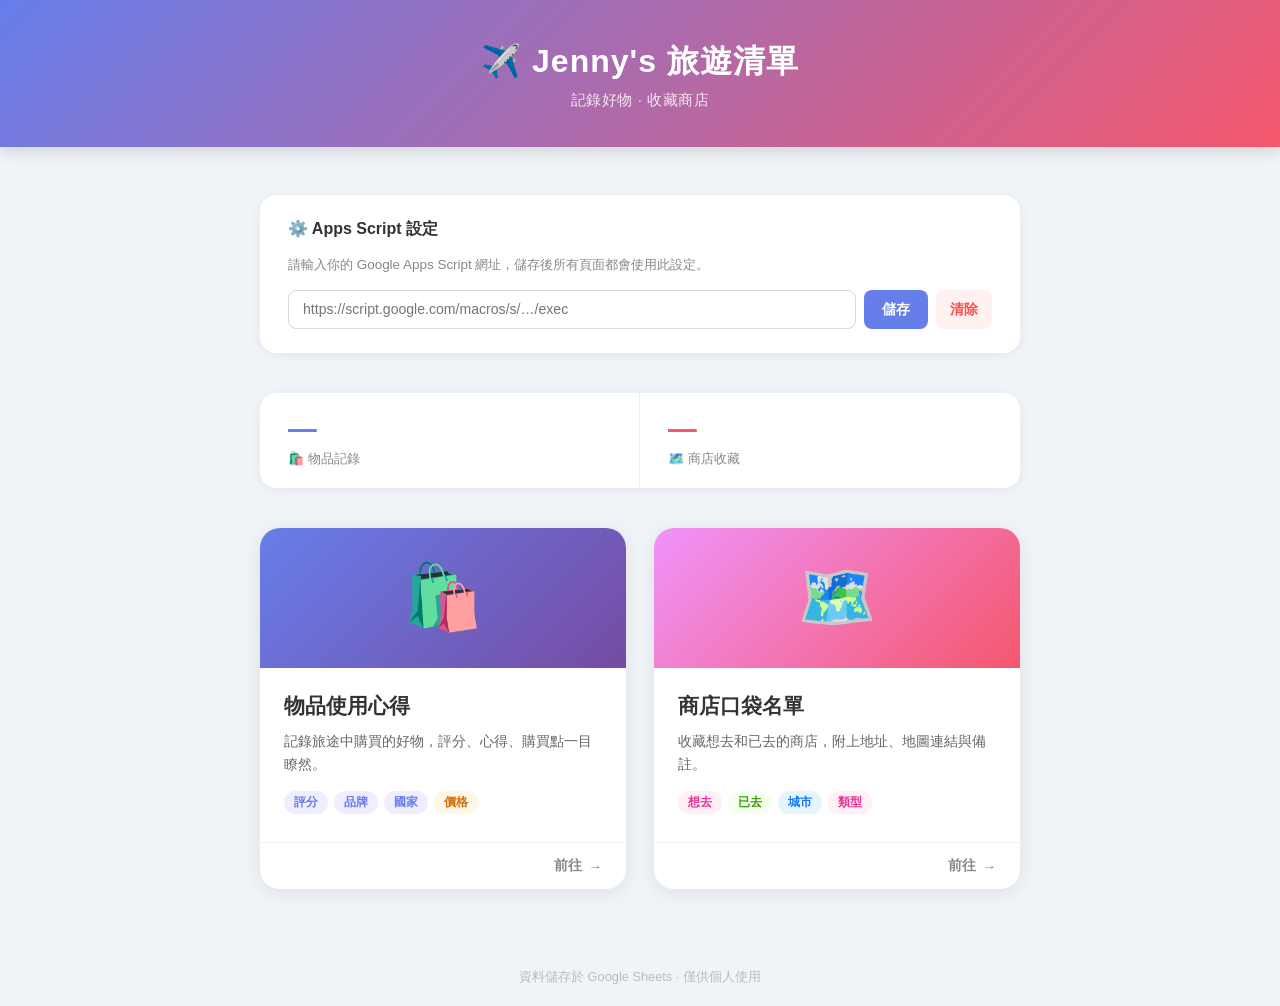
==== index.html @ cb9a306b "first commit" ====
<!DOCTYPE html>
<html lang="zh-TW">
<head>
<meta charset="UTF-8">
<meta name="viewport" content="width=device-width, initial-scale=1.0">
<title>Jenny's 旅遊清單</title>
<link rel="stylesheet" href="index.css">
</head>
<body>

<header>
  <h1>✈️ Jenny's 旅遊清單</h1>
  <div class="subtitle">記錄好物 · 收藏商店</div>
</header>

<main>

  <div class="setup-section">
    <h3>⚙️ Apps Script 設定</h3>
    <p>請輸入你的 Google Apps Script 網址，儲存後所有頁面都會使用此設定。</p>
    <div class="url-row">
      <input type="url" id="urlInput" placeholder="https://script.google.com/macros/s/…/exec">
      <button class="btn-save-url" onclick="saveUrl()">儲存</button>
      <button class="btn-clear-url" onclick="clearUrl()">清除</button>
    </div>
    <div class="url-status" id="urlStatus"></div>
  </div>

  <div class="stats-strip">
    <div class="stat-item">
      <span class="stat-num purple" id="statProducts">
        <span class="loading-dots"><span></span><span></span><span></span></span>
      </span>
      <span class="stat-label">🛍️ 物品記錄</span>
    </div>
    <div class="stat-item">
      <span class="stat-num pink" id="statShops">
        <span class="loading-dots"><span></span><span></span><span></span></span>
      </span>
      <span class="stat-label">🗺️ 商店收藏</span>
    </div>
  </div>

  <div class="cards-row">

    <a class="dash-card" href="products.html">
      <div class="card-banner banner-products">🛍️</div>
      <div class="card-content">
        <h2>物品使用心得</h2>
        <p>記錄旅途中購買的好物，評分、心得、購買點一目瞭然。</p>
        <div class="card-tags">
          <span class="tag tag-purple">評分</span>
          <span class="tag tag-purple">品牌</span>
          <span class="tag tag-purple">國家</span>
          <span class="tag tag-orange">價格</span>
        </div>
      </div>
      <div class="card-footer">前往 <span>→</span></div>
    </a>

    <a class="dash-card" href="shops.html">
      <div class="card-banner banner-shops">🗺️</div>
      <div class="card-content">
        <h2>商店口袋名單</h2>
        <p>收藏想去和已去的商店，附上地址、地圖連結與備註。</p>
        <div class="card-tags">
          <span class="tag tag-pink">想去</span>
          <span class="tag tag-green">已去</span>
          <span class="tag tag-blue">城市</span>
          <span class="tag tag-pink">類型</span>
        </div>
      </div>
      <div class="card-footer">前往 <span>→</span></div>
    </a>

  </div>

</main>

<footer>資料儲存於 Google Sheets · 僅供個人使用</footer>

<script src="index.js"></script>
</body>
</html>
---- index.css ----
* { box-sizing: border-box; margin: 0; padding: 0; }

body {
  font-family: 'Segoe UI', 'Microsoft JhengHei', sans-serif;
  background: #f0f4f8;
  color: #333;
  min-height: 100vh;
  display: flex;
  flex-direction: column;
}

/* ── Header ──────────────────────────────────────────── */
header {
  background: linear-gradient(135deg, #667eea 0%, #f5576c 100%);
  color: white;
  padding: 40px 32px 36px;
  text-align: center;
  box-shadow: 0 2px 16px rgba(0,0,0,.18);
}
header h1       { font-size: 2rem; letter-spacing: 1px; }
header .subtitle { font-size: .95rem; opacity: .85; margin-top: 6px; letter-spacing: .5px; }

/* ── Layout ──────────────────────────────────────────── */
main {
  flex: 1;
  display: flex;
  flex-direction: column;
  align-items: center;
  padding: 48px 24px 60px;
  gap: 40px;
}

/* ── Dashboard cards ─────────────────────────────────── */
.cards-row {
  display: grid;
  grid-template-columns: repeat(auto-fit, minmax(280px, 1fr));
  gap: 28px;
  width: 100%; max-width: 760px;
}
.dash-card {
  background: white; border-radius: 20px;
  box-shadow: 0 4px 20px rgba(0,0,0,.08);
  overflow: hidden; text-decoration: none; color: inherit;
  transition: transform .2s, box-shadow .2s;
  display: flex; flex-direction: column;
}
.dash-card:hover { transform: translateY(-6px); box-shadow: 0 12px 36px rgba(0,0,0,.14); }

.card-banner {
  height: 140px;
  display: flex; align-items: center; justify-content: center;
  font-size: 4rem;
}
.banner-products { background: linear-gradient(135deg, #667eea 0%, #764ba2 100%); }
.banner-shops    { background: linear-gradient(135deg, #f093fb 0%, #f5576c 100%); }

.card-content {
  padding: 24px 24px 28px;
  display: flex; flex-direction: column; gap: 10px; flex: 1;
}
.card-content h2 { font-size: 1.3rem; font-weight: 700; }
.card-content p  { font-size: .88rem; color: #666; line-height: 1.7; }

.card-tags { display: flex; flex-wrap: wrap; gap: 6px; margin-top: 4px; }
.tag        { padding: 3px 10px; border-radius: 20px; font-size: .75rem; font-weight: 600; }
.tag-purple { background: #f0edff; color: #667eea; }
.tag-pink   { background: #fff0f6; color: #eb2f96; }
.tag-orange { background: #fff7e6; color: #d46b08; }
.tag-green  { background: #f6ffed; color: #389e0d; }
.tag-blue   { background: #e6f4ff; color: #1677ff; }

.card-footer {
  display: flex; align-items: center; justify-content: flex-end;
  padding: 14px 24px; border-top: 1px solid #f0f0f0;
  font-size: .85rem; font-weight: 600; color: #888; gap: 6px;
}
.dash-card:hover .card-footer { color: #555; }

/* ── Stats strip ─────────────────────────────────────── */
.stats-strip {
  width: 100%; max-width: 760px;
  background: white; border-radius: 16px;
  box-shadow: 0 2px 12px rgba(0,0,0,.06);
  display: grid; grid-template-columns: 1fr 1fr; overflow: hidden;
}
.stat-item {
  padding: 20px 28px;
  display: flex; flex-direction: column; gap: 4px;
  border-right: 1px solid #f0f0f0;
}
.stat-item:last-child { border-right: none; }
.stat-num   { font-size: 1.8rem; font-weight: 800; }
.stat-label { font-size: .82rem; color: #888; }
.stat-num.purple { color: #667eea; }
.stat-num.pink   { color: #f5576c; }

/* ── Loading dots ────────────────────────────────────── */
.loading-dots { display: inline-flex; gap: 4px; }
.loading-dots span {
  width: 6px; height: 6px; border-radius: 50%;
  background: currentColor; opacity: .3;
  animation: dot-bounce .8s ease-in-out infinite;
}
.loading-dots span:nth-child(2) { animation-delay: .15s; }
.loading-dots span:nth-child(3) { animation-delay: .3s; }
@keyframes dot-bounce {
  0%,80%,100% { opacity: .3; transform: scale(1); }
  40%         { opacity: 1;  transform: scale(1.3); }
}

/* ── Setup section ───────────────────────────────────── */
.setup-section {
  width: 100%; max-width: 760px;
  background: white; border-radius: 16px;
  box-shadow: 0 2px 12px rgba(0,0,0,.06);
  padding: 24px 28px;
  display: flex; flex-direction: column; gap: 14px;
}
.setup-section h3 { font-size: 1rem; font-weight: 700; color: #333; }
.setup-section p  { font-size: .84rem; color: #888; line-height: 1.6; }
.url-row { display: flex; gap: 8px; }
.url-row input {
  flex: 1; padding: 10px 14px;
  border: 1.5px solid #d9d9d9; border-radius: 8px;
  font-size: .88rem; outline: none; font-family: inherit; transition: border .2s;
}
.url-row input:focus  { border-color: #667eea; }
.url-row input.saved  { border-color: #52c41a; background: #f6ffed; }
.btn-save-url {
  padding: 10px 18px; border: none; border-radius: 8px;
  background: #667eea; color: white; font-size: .88rem;
  font-weight: 600; cursor: pointer; white-space: nowrap; transition: background .2s;
}
.btn-save-url:hover  { background: #4e5fd4; }
.btn-clear-url {
  padding: 10px 14px; border: none; border-radius: 8px;
  background: #fff1f0; color: #ff4d4f; font-size: .88rem;
  font-weight: 600; cursor: pointer; transition: background .2s;
}
.btn-clear-url:hover { background: #ffd9d9; }
.url-status      { font-size: .82rem; padding: 6px 10px; border-radius: 6px; display: none; }
.url-status.ok   { display: block; background: #f6ffed; color: #389e0d; }
.url-status.err  { display: block; background: #fff1f0; color: #ff4d4f; }
.url-status.info { display: block; background: #e6f4ff; color: #1677ff; }

/* ── Footer ──────────────────────────────────────────── */
footer { text-align: center; padding: 20px; font-size: .8rem; color: #bbb; }

/* ── Responsive ──────────────────────────────────────── */
@media (max-width: 500px) {
  header     { padding: 28px 20px; }
  header h1  { font-size: 1.5rem; }
  main       { padding: 28px 16px 40px; gap: 24px; }
  .stat-num  { font-size: 1.4rem; }
  .stat-item { padding: 16px 20px; }
}
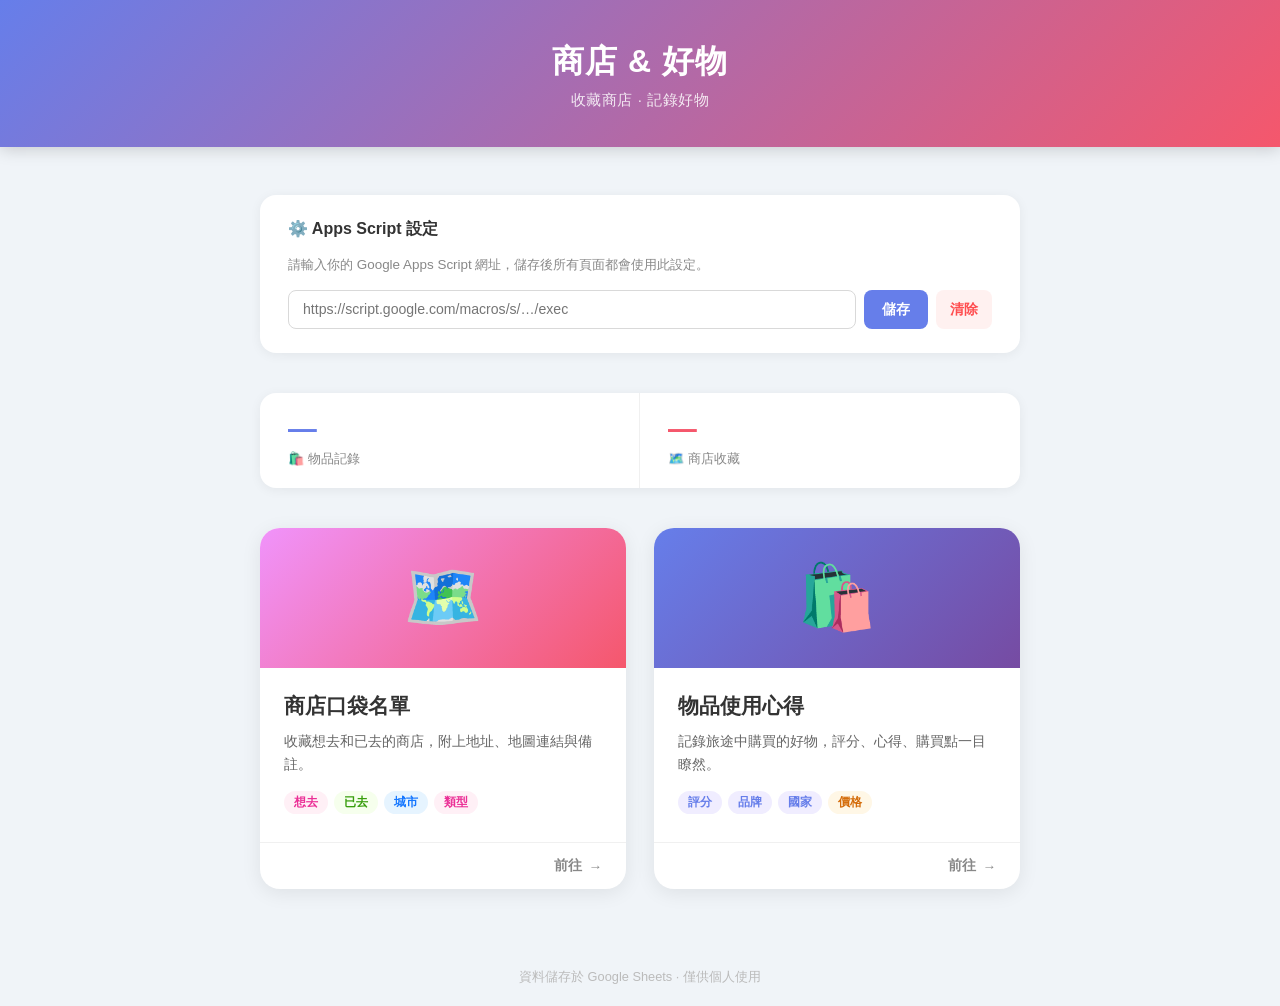
==== commit f2a83e40: "update" ====
--- a/index.html
+++ b/index.html
@@ -1,84 +1,83 @@
-<!DOCTYPE html>
+<!doctype html>
 <html lang="zh-TW">
-<head>
-<meta charset="UTF-8">
-<meta name="viewport" content="width=device-width, initial-scale=1.0">
-<title>Jenny's 旅遊清單</title>
-<link rel="stylesheet" href="index.css">
-</head>
-<body>
+    <head>
+        <meta charset="UTF-8" />
+        <meta name="viewport" content="width=device-width, initial-scale=1.0" />
+        <title>商店 & 好物</title>
+        <link rel="stylesheet" href="index.css" />
+    </head>
+    <body>
+        <header>
+            <h1>商店 & 好物</h1>
+            <div class="subtitle">收藏商店 · 記錄好物</div>
+        </header>
 
-<header>
-  <h1>✈️ Jenny's 旅遊清單</h1>
-  <div class="subtitle">記錄好物 · 收藏商店</div>
-</header>
+        <main>
+            <div class="setup-section">
+                <h3>⚙️ Apps Script 設定</h3>
+                <p>請輸入你的 Google Apps Script 網址，儲存後所有頁面都會使用此設定。</p>
+                <div class="url-row">
+                    <input
+                        type="url"
+                        id="urlInput"
+                        placeholder="https://script.google.com/macros/s/…/exec"
+                    />
+                    <button class="btn-save-url" onclick="saveUrl()">儲存</button>
+                    <button class="btn-clear-url" onclick="clearUrl()">清除</button>
+                </div>
+                <div class="url-status" id="urlStatus"></div>
+            </div>
 
-<main>
+            <div class="stats-strip">
+                <div class="stat-item">
+                    <span class="stat-num purple" id="statProducts">
+                        <span class="loading-dots"><span></span><span></span><span></span></span>
+                    </span>
+                    <span class="stat-label">🛍️ 物品記錄</span>
+                </div>
+                <div class="stat-item">
+                    <span class="stat-num pink" id="statShops">
+                        <span class="loading-dots"><span></span><span></span><span></span></span>
+                    </span>
+                    <span class="stat-label">🗺️ 商店收藏</span>
+                </div>
+            </div>
 
-  <div class="setup-section">
-    <h3>⚙️ Apps Script 設定</h3>
-    <p>請輸入你的 Google Apps Script 網址，儲存後所有頁面都會使用此設定。</p>
-    <div class="url-row">
-      <input type="url" id="urlInput" placeholder="https://script.google.com/macros/s/…/exec">
-      <button class="btn-save-url" onclick="saveUrl()">儲存</button>
-      <button class="btn-clear-url" onclick="clearUrl()">清除</button>
-    </div>
-    <div class="url-status" id="urlStatus"></div>
-  </div>
+            <div class="cards-row">
+                <a class="dash-card" href="shops.html">
+                    <div class="card-banner banner-shops">🗺️</div>
+                    <div class="card-content">
+                        <h2>商店口袋名單</h2>
+                        <p>收藏想去和已去的商店，附上地址、地圖連結與備註。</p>
+                        <div class="card-tags">
+                            <span class="tag tag-pink">想去</span>
+                            <span class="tag tag-green">已去</span>
+                            <span class="tag tag-blue">城市</span>
+                            <span class="tag tag-pink">類型</span>
+                        </div>
+                    </div>
+                    <div class="card-footer">前往 <span>→</span></div>
+                </a>
 
-  <div class="stats-strip">
-    <div class="stat-item">
-      <span class="stat-num purple" id="statProducts">
-        <span class="loading-dots"><span></span><span></span><span></span></span>
-      </span>
-      <span class="stat-label">🛍️ 物品記錄</span>
-    </div>
-    <div class="stat-item">
-      <span class="stat-num pink" id="statShops">
-        <span class="loading-dots"><span></span><span></span><span></span></span>
-      </span>
-      <span class="stat-label">🗺️ 商店收藏</span>
-    </div>
-  </div>
+                <a class="dash-card" href="products.html">
+                    <div class="card-banner banner-products">🛍️</div>
+                    <div class="card-content">
+                        <h2>物品使用心得</h2>
+                        <p>記錄旅途中購買的好物，評分、心得、購買點一目瞭然。</p>
+                        <div class="card-tags">
+                            <span class="tag tag-purple">評分</span>
+                            <span class="tag tag-purple">品牌</span>
+                            <span class="tag tag-purple">國家</span>
+                            <span class="tag tag-orange">價格</span>
+                        </div>
+                    </div>
+                    <div class="card-footer">前往 <span>→</span></div>
+                </a>
+            </div>
+        </main>
 
-  <div class="cards-row">
+        <footer>資料儲存於 Google Sheets · 僅供個人使用</footer>
 
-    <a class="dash-card" href="products.html">
-      <div class="card-banner banner-products">🛍️</div>
-      <div class="card-content">
-        <h2>物品使用心得</h2>
-        <p>記錄旅途中購買的好物，評分、心得、購買點一目瞭然。</p>
-        <div class="card-tags">
-          <span class="tag tag-purple">評分</span>
-          <span class="tag tag-purple">品牌</span>
-          <span class="tag tag-purple">國家</span>
-          <span class="tag tag-orange">價格</span>
-        </div>
-      </div>
-      <div class="card-footer">前往 <span>→</span></div>
-    </a>
-
-    <a class="dash-card" href="shops.html">
-      <div class="card-banner banner-shops">🗺️</div>
-      <div class="card-content">
-        <h2>商店口袋名單</h2>
-        <p>收藏想去和已去的商店，附上地址、地圖連結與備註。</p>
-        <div class="card-tags">
-          <span class="tag tag-pink">想去</span>
-          <span class="tag tag-green">已去</span>
-          <span class="tag tag-blue">城市</span>
-          <span class="tag tag-pink">類型</span>
-        </div>
-      </div>
-      <div class="card-footer">前往 <span>→</span></div>
-    </a>
-
-  </div>
-
-</main>
-
-<footer>資料儲存於 Google Sheets · 僅供個人使用</footer>
-
-<script src="index.js"></script>
-</body>
+        <script src="index.js"></script>
+    </body>
 </html>
--- a/index.css
+++ b/index.css
@@ -1,156 +1,338 @@
-* { box-sizing: border-box; margin: 0; padding: 0; }
+* {
+    box-sizing: border-box;
+    margin: 0;
+    padding: 0;
+}
 
 body {
-  font-family: 'Segoe UI', 'Microsoft JhengHei', sans-serif;
-  background: #f0f4f8;
-  color: #333;
-  min-height: 100vh;
-  display: flex;
-  flex-direction: column;
+    font-family: "Segoe UI", "Microsoft JhengHei", sans-serif;
+    background: #f0f4f8;
+    color: #333;
+    min-height: 100vh;
+    display: flex;
+    flex-direction: column;
 }
 
 /* ── Header ──────────────────────────────────────────── */
 header {
-  background: linear-gradient(135deg, #667eea 0%, #f5576c 100%);
-  color: white;
-  padding: 40px 32px 36px;
-  text-align: center;
-  box-shadow: 0 2px 16px rgba(0,0,0,.18);
-}
-header h1       { font-size: 2rem; letter-spacing: 1px; }
-header .subtitle { font-size: .95rem; opacity: .85; margin-top: 6px; letter-spacing: .5px; }
+    background: linear-gradient(135deg, #667eea 0%, #f5576c 100%);
+    color: white;
+    padding: 40px 32px 36px;
+    text-align: center;
+    box-shadow: 0 2px 16px rgba(0, 0, 0, 0.18);
+}
+header h1 {
+    font-size: 2rem;
+    letter-spacing: 1px;
+}
+header .subtitle {
+    font-size: 0.95rem;
+    opacity: 0.85;
+    margin-top: 6px;
+    letter-spacing: 0.5px;
+}
 
 /* ── Layout ──────────────────────────────────────────── */
 main {
-  flex: 1;
-  display: flex;
-  flex-direction: column;
-  align-items: center;
-  padding: 48px 24px 60px;
-  gap: 40px;
+    flex: 1;
+    display: flex;
+    flex-direction: column;
+    align-items: center;
+    padding: 48px 24px 60px;
+    gap: 40px;
 }
 
 /* ── Dashboard cards ─────────────────────────────────── */
 .cards-row {
-  display: grid;
-  grid-template-columns: repeat(auto-fit, minmax(280px, 1fr));
-  gap: 28px;
-  width: 100%; max-width: 760px;
+    display: grid;
+    grid-template-columns: repeat(auto-fit, minmax(280px, 1fr));
+    gap: 28px;
+    width: 100%;
+    max-width: 760px;
 }
 .dash-card {
-  background: white; border-radius: 20px;
-  box-shadow: 0 4px 20px rgba(0,0,0,.08);
-  overflow: hidden; text-decoration: none; color: inherit;
-  transition: transform .2s, box-shadow .2s;
-  display: flex; flex-direction: column;
-}
-.dash-card:hover { transform: translateY(-6px); box-shadow: 0 12px 36px rgba(0,0,0,.14); }
+    background: white;
+    border-radius: 20px;
+    box-shadow: 0 4px 20px rgba(0, 0, 0, 0.08);
+    overflow: hidden;
+    text-decoration: none;
+    color: inherit;
+    transition:
+        transform 0.2s,
+        box-shadow 0.2s;
+    display: flex;
+    flex-direction: column;
+}
+.dash-card:hover {
+    transform: translateY(-6px);
+    box-shadow: 0 12px 36px rgba(0, 0, 0, 0.14);
+}
 
 .card-banner {
-  height: 140px;
-  display: flex; align-items: center; justify-content: center;
-  font-size: 4rem;
-}
-.banner-products { background: linear-gradient(135deg, #667eea 0%, #764ba2 100%); }
-.banner-shops    { background: linear-gradient(135deg, #f093fb 0%, #f5576c 100%); }
+    height: 140px;
+    display: flex;
+    align-items: center;
+    justify-content: center;
+    font-size: 4rem;
+}
+.banner-products {
+    background: linear-gradient(135deg, #667eea 0%, #764ba2 100%);
+}
+.banner-shops {
+    background: linear-gradient(135deg, #f093fb 0%, #f5576c 100%);
+}
 
 .card-content {
-  padding: 24px 24px 28px;
-  display: flex; flex-direction: column; gap: 10px; flex: 1;
-}
-.card-content h2 { font-size: 1.3rem; font-weight: 700; }
-.card-content p  { font-size: .88rem; color: #666; line-height: 1.7; }
-
-.card-tags { display: flex; flex-wrap: wrap; gap: 6px; margin-top: 4px; }
-.tag        { padding: 3px 10px; border-radius: 20px; font-size: .75rem; font-weight: 600; }
-.tag-purple { background: #f0edff; color: #667eea; }
-.tag-pink   { background: #fff0f6; color: #eb2f96; }
-.tag-orange { background: #fff7e6; color: #d46b08; }
-.tag-green  { background: #f6ffed; color: #389e0d; }
-.tag-blue   { background: #e6f4ff; color: #1677ff; }
+    padding: 24px 24px 28px;
+    display: flex;
+    flex-direction: column;
+    gap: 10px;
+    flex: 1;
+}
+.card-content h2 {
+    font-size: 1.3rem;
+    font-weight: 700;
+}
+.card-content p {
+    font-size: 0.88rem;
+    color: #666;
+    line-height: 1.7;
+}
+
+.card-tags {
+    display: flex;
+    flex-wrap: wrap;
+    gap: 6px;
+    margin-top: 4px;
+}
+.tag {
+    padding: 3px 10px;
+    border-radius: 20px;
+    font-size: 0.75rem;
+    font-weight: 600;
+}
+.tag-purple {
+    background: #f0edff;
+    color: #667eea;
+}
+.tag-pink {
+    background: #fff0f6;
+    color: #eb2f96;
+}
+.tag-orange {
+    background: #fff7e6;
+    color: #d46b08;
+}
+.tag-green {
+    background: #f6ffed;
+    color: #389e0d;
+}
+.tag-blue {
+    background: #e6f4ff;
+    color: #1677ff;
+}
 
 .card-footer {
-  display: flex; align-items: center; justify-content: flex-end;
-  padding: 14px 24px; border-top: 1px solid #f0f0f0;
-  font-size: .85rem; font-weight: 600; color: #888; gap: 6px;
-}
-.dash-card:hover .card-footer { color: #555; }
+    display: flex;
+    align-items: center;
+    justify-content: flex-end;
+    padding: 14px 24px;
+    border-top: 1px solid #f0f0f0;
+    font-size: 0.85rem;
+    font-weight: 600;
+    color: #888;
+    gap: 6px;
+}
+.dash-card:hover .card-footer {
+    color: #555;
+}
 
 /* ── Stats strip ─────────────────────────────────────── */
 .stats-strip {
-  width: 100%; max-width: 760px;
-  background: white; border-radius: 16px;
-  box-shadow: 0 2px 12px rgba(0,0,0,.06);
-  display: grid; grid-template-columns: 1fr 1fr; overflow: hidden;
+    width: 100%;
+    max-width: 760px;
+    background: white;
+    border-radius: 16px;
+    box-shadow: 0 2px 12px rgba(0, 0, 0, 0.06);
+    display: grid;
+    grid-template-columns: 1fr 1fr;
+    overflow: hidden;
 }
 .stat-item {
-  padding: 20px 28px;
-  display: flex; flex-direction: column; gap: 4px;
-  border-right: 1px solid #f0f0f0;
-}
-.stat-item:last-child { border-right: none; }
-.stat-num   { font-size: 1.8rem; font-weight: 800; }
-.stat-label { font-size: .82rem; color: #888; }
-.stat-num.purple { color: #667eea; }
-.stat-num.pink   { color: #f5576c; }
+    padding: 20px 28px;
+    display: flex;
+    flex-direction: column;
+    gap: 4px;
+    border-right: 1px solid #f0f0f0;
+}
+.stat-item:last-child {
+    border-right: none;
+}
+.stat-num {
+    font-size: 1.8rem;
+    font-weight: 800;
+}
+.stat-label {
+    font-size: 0.82rem;
+    color: #888;
+}
+.stat-num.purple {
+    color: #667eea;
+}
+.stat-num.pink {
+    color: #f5576c;
+}
 
 /* ── Loading dots ────────────────────────────────────── */
-.loading-dots { display: inline-flex; gap: 4px; }
+.loading-dots {
+    display: inline-flex;
+    gap: 4px;
+}
 .loading-dots span {
-  width: 6px; height: 6px; border-radius: 50%;
-  background: currentColor; opacity: .3;
-  animation: dot-bounce .8s ease-in-out infinite;
-}
-.loading-dots span:nth-child(2) { animation-delay: .15s; }
-.loading-dots span:nth-child(3) { animation-delay: .3s; }
+    width: 6px;
+    height: 6px;
+    border-radius: 50%;
+    background: currentColor;
+    opacity: 0.3;
+    animation: dot-bounce 0.8s ease-in-out infinite;
+}
+.loading-dots span:nth-child(2) {
+    animation-delay: 0.15s;
+}
+.loading-dots span:nth-child(3) {
+    animation-delay: 0.3s;
+}
 @keyframes dot-bounce {
-  0%,80%,100% { opacity: .3; transform: scale(1); }
-  40%         { opacity: 1;  transform: scale(1.3); }
+    0%,
+    80%,
+    100% {
+        opacity: 0.3;
+        transform: scale(1);
+    }
+    40% {
+        opacity: 1;
+        transform: scale(1.3);
+    }
 }
 
 /* ── Setup section ───────────────────────────────────── */
 .setup-section {
-  width: 100%; max-width: 760px;
-  background: white; border-radius: 16px;
-  box-shadow: 0 2px 12px rgba(0,0,0,.06);
-  padding: 24px 28px;
-  display: flex; flex-direction: column; gap: 14px;
-}
-.setup-section h3 { font-size: 1rem; font-weight: 700; color: #333; }
-.setup-section p  { font-size: .84rem; color: #888; line-height: 1.6; }
-.url-row { display: flex; gap: 8px; }
+    width: 100%;
+    max-width: 760px;
+    background: white;
+    border-radius: 16px;
+    box-shadow: 0 2px 12px rgba(0, 0, 0, 0.06);
+    padding: 24px 28px;
+    display: flex;
+    flex-direction: column;
+    gap: 14px;
+}
+.setup-section h3 {
+    font-size: 1rem;
+    font-weight: 700;
+    color: #333;
+}
+.setup-section p {
+    font-size: 0.84rem;
+    color: #888;
+    line-height: 1.6;
+}
+.url-row {
+    display: flex;
+    gap: 8px;
+}
 .url-row input {
-  flex: 1; padding: 10px 14px;
-  border: 1.5px solid #d9d9d9; border-radius: 8px;
-  font-size: .88rem; outline: none; font-family: inherit; transition: border .2s;
-}
-.url-row input:focus  { border-color: #667eea; }
-.url-row input.saved  { border-color: #52c41a; background: #f6ffed; }
+    flex: 1;
+    padding: 10px 14px;
+    border: 1.5px solid #d9d9d9;
+    border-radius: 8px;
+    font-size: 0.88rem;
+    outline: none;
+    font-family: inherit;
+    transition: border 0.2s;
+}
+.url-row input:focus {
+    border-color: #667eea;
+}
+.url-row input.saved {
+    border-color: #52c41a;
+    background: #f6ffed;
+}
 .btn-save-url {
-  padding: 10px 18px; border: none; border-radius: 8px;
-  background: #667eea; color: white; font-size: .88rem;
-  font-weight: 600; cursor: pointer; white-space: nowrap; transition: background .2s;
-}
-.btn-save-url:hover  { background: #4e5fd4; }
+    padding: 10px 18px;
+    border: none;
+    border-radius: 8px;
+    background: #667eea;
+    color: white;
+    font-size: 0.88rem;
+    font-weight: 600;
+    cursor: pointer;
+    white-space: nowrap;
+    transition: background 0.2s;
+}
+.btn-save-url:hover {
+    background: #4e5fd4;
+}
 .btn-clear-url {
-  padding: 10px 14px; border: none; border-radius: 8px;
-  background: #fff1f0; color: #ff4d4f; font-size: .88rem;
-  font-weight: 600; cursor: pointer; transition: background .2s;
-}
-.btn-clear-url:hover { background: #ffd9d9; }
-.url-status      { font-size: .82rem; padding: 6px 10px; border-radius: 6px; display: none; }
-.url-status.ok   { display: block; background: #f6ffed; color: #389e0d; }
-.url-status.err  { display: block; background: #fff1f0; color: #ff4d4f; }
-.url-status.info { display: block; background: #e6f4ff; color: #1677ff; }
+    padding: 10px 14px;
+    border: none;
+    border-radius: 8px;
+    background: #fff1f0;
+    color: #ff4d4f;
+    font-size: 0.88rem;
+    font-weight: 600;
+    cursor: pointer;
+    transition: background 0.2s;
+}
+.btn-clear-url:hover {
+    background: #ffd9d9;
+}
+.url-status {
+    font-size: 0.82rem;
+    padding: 6px 10px;
+    border-radius: 6px;
+    display: none;
+}
+.url-status.ok {
+    display: block;
+    background: #f6ffed;
+    color: #389e0d;
+}
+.url-status.err {
+    display: block;
+    background: #fff1f0;
+    color: #ff4d4f;
+}
+.url-status.info {
+    display: block;
+    background: #e6f4ff;
+    color: #1677ff;
+}
 
 /* ── Footer ──────────────────────────────────────────── */
-footer { text-align: center; padding: 20px; font-size: .8rem; color: #bbb; }
+footer {
+    text-align: center;
+    padding: 20px;
+    font-size: 0.8rem;
+    color: #bbb;
+}
 
 /* ── Responsive ──────────────────────────────────────── */
 @media (max-width: 500px) {
-  header     { padding: 28px 20px; }
-  header h1  { font-size: 1.5rem; }
-  main       { padding: 28px 16px 40px; gap: 24px; }
-  .stat-num  { font-size: 1.4rem; }
-  .stat-item { padding: 16px 20px; }
-}
+    header {
+        padding: 28px 20px;
+    }
+    header h1 {
+        font-size: 1.5rem;
+    }
+    main {
+        padding: 28px 16px 40px;
+        gap: 24px;
+    }
+    .stat-num {
+        font-size: 1.4rem;
+    }
+    .stat-item {
+        padding: 16px 20px;
+    }
+}
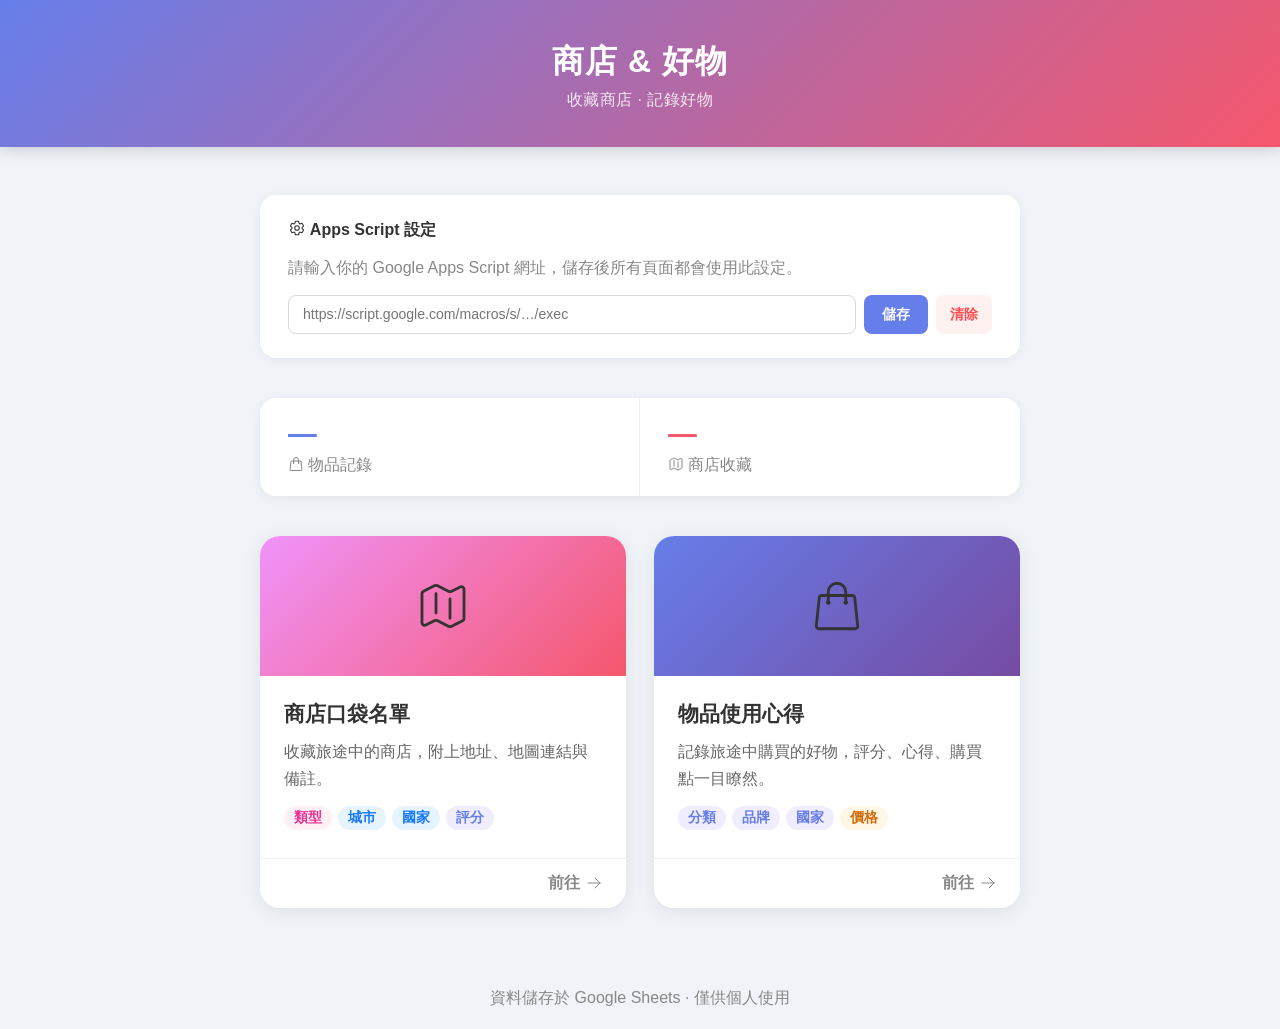
==== commit 44054366: "update" ====
--- a/index.html
+++ b/index.html
@@ -3,18 +3,40 @@
     <head>
         <meta charset="UTF-8" />
         <meta name="viewport" content="width=device-width, initial-scale=1.0" />
-        <title>商店 & 好物</title>
+        <title>商店 &amp; 好物</title>
         <link rel="stylesheet" href="index.css" />
     </head>
     <body>
         <header>
-            <h1>商店 & 好物</h1>
+            <h1>商店 &amp; 好物</h1>
             <div class="subtitle">收藏商店 · 記錄好物</div>
         </header>
 
         <main>
             <div class="setup-section">
-                <h3>⚙️ Apps Script 設定</h3>
+                <h3>
+                    <svg
+                        xmlns="http://www.w3.org/2000/svg"
+                        fill="none"
+                        viewBox="0 0 24 24"
+                        stroke-width="1.5"
+                        stroke="currentColor"
+                        width="18"
+                        height="18"
+                    >
+                        <path
+                            stroke-linecap="round"
+                            stroke-linejoin="round"
+                            d="M9.594 3.94c.09-.542.56-.94 1.11-.94h2.593c.55 0 1.02.398 1.11.94l.213 1.281c.063.374.313.686.645.87.074.04.147.083.22.127.325.196.72.257 1.075.124l1.217-.456a1.125 1.125 0 0 1 1.37.49l1.296 2.247a1.125 1.125 0 0 1-.26 1.431l-1.003.827c-.293.241-.438.613-.43.992a7.723 7.723 0 0 1 0 .255c-.008.378.137.75.43.991l1.004.827c.424.35.534.955.26 1.43l-1.298 2.247a1.125 1.125 0 0 1-1.369.491l-1.217-.456c-.355-.133-.75-.072-1.076.124a6.47 6.47 0 0 1-.22.128c-.331.183-.581.495-.644.869l-.213 1.281c-.09.543-.56.94-1.11.94h-2.594c-.55 0-1.019-.398-1.11-.94l-.213-1.281c-.062-.374-.312-.686-.644-.87a6.52 6.52 0 0 1-.22-.127c-.325-.196-.72-.257-1.076-.124l-1.217.456a1.125 1.125 0 0 1-1.369-.49l-1.297-2.247a1.125 1.125 0 0 1 .26-1.431l1.004-.827c.292-.24.437-.613.43-.991a6.932 6.932 0 0 1 0-.255c.007-.38-.138-.751-.43-.992l-1.004-.827a1.125 1.125 0 0 1-.26-1.43l1.297-2.247a1.125 1.125 0 0 1 1.37-.491l1.216.456c.356.133.751.072 1.076-.124.072-.044.146-.086.22-.128.332-.183.582-.495.644-.869l.214-1.28Z"
+                        />
+                        <path
+                            stroke-linecap="round"
+                            stroke-linejoin="round"
+                            d="M15 12a3 3 0 1 1-6 0 3 3 0 0 1 6 0Z"
+                        />
+                    </svg>
+                    Apps Script 設定
+                </h3>
                 <p>請輸入你的 Google Apps Script 網址，儲存後所有頁面都會使用此設定。</p>
                 <div class="url-row">
                     <input
@@ -33,51 +55,152 @@
                     <span class="stat-num purple" id="statProducts">
                         <span class="loading-dots"><span></span><span></span><span></span></span>
                     </span>
-                    <span class="stat-label">🛍️ 物品記錄</span>
+                    <span class="stat-label">
+                        <svg
+                            xmlns="http://www.w3.org/2000/svg"
+                            fill="none"
+                            viewBox="0 0 24 24"
+                            stroke-width="1.5"
+                            stroke="currentColor"
+                            width="16"
+                            height="16"
+                        >
+                            <path
+                                stroke-linecap="round"
+                                stroke-linejoin="round"
+                                d="M15.75 10.5V6a3.75 3.75 0 1 0-7.5 0v4.5m11.356-1.993 1.263 12c.07.665-.45 1.243-1.119 1.243H4.25a1.125 1.125 0 0 1-1.12-1.243l1.264-12A1.125 1.125 0 0 1 5.513 7.5h12.974c.576 0 1.059.435 1.119 1.007ZM8.625 10.5a.375.375 0 1 1-.75 0 .375.375 0 0 1 .75 0Zm7.5 0a.375.375 0 1 1-.75 0 .375.375 0 0 1 .75 0Z"
+                            />
+                        </svg>
+                        物品記錄
+                    </span>
                 </div>
                 <div class="stat-item">
                     <span class="stat-num pink" id="statShops">
                         <span class="loading-dots"><span></span><span></span><span></span></span>
                     </span>
-                    <span class="stat-label">🗺️ 商店收藏</span>
+                    <span class="stat-label">
+                        <svg
+                            xmlns="http://www.w3.org/2000/svg"
+                            fill="none"
+                            viewBox="0 0 24 24"
+                            stroke-width="1.5"
+                            stroke="currentColor"
+                            width="16"
+                            height="16"
+                        >
+                            <path
+                                stroke-linecap="round"
+                                stroke-linejoin="round"
+                                d="M9 6.75V15m6-6v8.25m.503 3.498 4.875-2.437c.381-.19.622-.58.622-1.006V4.82c0-.836-.88-1.38-1.628-1.006l-3.869 1.934c-.317.159-.69.159-1.006 0L9.503 3.252a1.125 1.125 0 0 0-1.006 0L3.622 5.689C3.24 5.88 3 6.27 3 6.695V19.18c0 .836.88 1.38 1.628 1.006l3.869-1.934c.317-.159.69-.159 1.006 0l4.994 2.497c.317.159.69.159 1.006 0Z"
+                            />
+                        </svg>
+                        商店收藏
+                    </span>
                 </div>
             </div>
 
             <div class="cards-row">
                 <a class="dash-card" href="shops.html">
-                    <div class="card-banner banner-shops">🗺️</div>
+                    <div class="card-banner banner-shops">
+                        <svg
+                            xmlns="http://www.w3.org/2000/svg"
+                            fill="none"
+                            viewBox="0 0 24 24"
+                            stroke-width="1.2"
+                            stroke="currentColor"
+                            width="56"
+                            height="56"
+                        >
+                            <path
+                                stroke-linecap="round"
+                                stroke-linejoin="round"
+                                d="M9 6.75V15m6-6v8.25m.503 3.498 4.875-2.437c.381-.19.622-.58.622-1.006V4.82c0-.836-.88-1.38-1.628-1.006l-3.869 1.934c-.317.159-.69.159-1.006 0L9.503 3.252a1.125 1.125 0 0 0-1.006 0L3.622 5.689C3.24 5.88 3 6.27 3 6.695V19.18c0 .836.88 1.38 1.628 1.006l3.869-1.934c.317-.159.69-.159 1.006 0l4.994 2.497c.317.159.69.159 1.006 0Z"
+                            />
+                        </svg>
+                    </div>
                     <div class="card-content">
                         <h2>商店口袋名單</h2>
-                        <p>收藏想去和已去的商店，附上地址、地圖連結與備註。</p>
+                        <p>收藏旅途中的商店，附上地址、地圖連結與備註。</p>
                         <div class="card-tags">
-                            <span class="tag tag-pink">想去</span>
-                            <span class="tag tag-green">已去</span>
+                            <span class="tag tag-pink">類型</span>
                             <span class="tag tag-blue">城市</span>
-                            <span class="tag tag-pink">類型</span>
+                            <span class="tag tag-blue">國家</span>
+                            <span class="tag tag-purple">評分</span>
                         </div>
                     </div>
-                    <div class="card-footer">前往 <span>→</span></div>
+                    <div class="card-footer">
+                        前往
+                        <svg
+                            xmlns="http://www.w3.org/2000/svg"
+                            fill="none"
+                            viewBox="0 0 24 24"
+                            stroke-width="1.5"
+                            stroke="currentColor"
+                            width="16"
+                            height="16"
+                        >
+                            <path
+                                stroke-linecap="round"
+                                stroke-linejoin="round"
+                                d="M13.5 4.5 21 12m0 0-7.5 7.5M21 12H3"
+                            />
+                        </svg>
+                    </div>
                 </a>
 
                 <a class="dash-card" href="products.html">
-                    <div class="card-banner banner-products">🛍️</div>
+                    <div class="card-banner banner-products">
+                        <svg
+                            xmlns="http://www.w3.org/2000/svg"
+                            fill="none"
+                            viewBox="0 0 24 24"
+                            stroke-width="1.2"
+                            stroke="currentColor"
+                            width="56"
+                            height="56"
+                        >
+                            <path
+                                stroke-linecap="round"
+                                stroke-linejoin="round"
+                                d="M15.75 10.5V6a3.75 3.75 0 1 0-7.5 0v4.5m11.356-1.993 1.263 12c.07.665-.45 1.243-1.119 1.243H4.25a1.125 1.125 0 0 1-1.12-1.243l1.264-12A1.125 1.125 0 0 1 5.513 7.5h12.974c.576 0 1.059.435 1.119 1.007ZM8.625 10.5a.375.375 0 1 1-.75 0 .375.375 0 0 1 .75 0Zm7.5 0a.375.375 0 1 1-.75 0 .375.375 0 0 1 .75 0Z"
+                            />
+                        </svg>
+                    </div>
                     <div class="card-content">
                         <h2>物品使用心得</h2>
                         <p>記錄旅途中購買的好物，評分、心得、購買點一目瞭然。</p>
                         <div class="card-tags">
-                            <span class="tag tag-purple">評分</span>
+                            <span class="tag tag-purple">分類</span>
                             <span class="tag tag-purple">品牌</span>
                             <span class="tag tag-purple">國家</span>
                             <span class="tag tag-orange">價格</span>
                         </div>
                     </div>
-                    <div class="card-footer">前往 <span>→</span></div>
+                    <div class="card-footer">
+                        前往
+                        <svg
+                            xmlns="http://www.w3.org/2000/svg"
+                            fill="none"
+                            viewBox="0 0 24 24"
+                            stroke-width="1.5"
+                            stroke="currentColor"
+                            width="16"
+                            height="16"
+                        >
+                            <path
+                                stroke-linecap="round"
+                                stroke-linejoin="round"
+                                d="M13.5 4.5 21 12m0 0-7.5 7.5M21 12H3"
+                            />
+                        </svg>
+                    </div>
                 </a>
             </div>
         </main>
 
         <footer>資料儲存於 Google Sheets · 僅供個人使用</footer>
 
+        <script src="icons.js"></script>
         <script src="index.js"></script>
     </body>
 </html>
--- a/index.css
+++ b/index.css
@@ -2,6 +2,11 @@
     box-sizing: border-box;
     margin: 0;
     padding: 0;
+}
+svg {
+    display: inline-block;
+    vertical-align: -0.125em;
+    flex-shrink: 0;
 }
 
 body {
@@ -21,12 +26,16 @@
     text-align: center;
     box-shadow: 0 2px 16px rgba(0, 0, 0, 0.18);
 }
+header .header-icon {
+    opacity: 0.85;
+    margin-bottom: 8px;
+}
+
 header h1 {
     font-size: 2rem;
     letter-spacing: 1px;
 }
 header .subtitle {
-    font-size: 0.95rem;
     opacity: 0.85;
     margin-top: 6px;
     letter-spacing: 0.5px;
@@ -94,7 +103,6 @@
     font-weight: 700;
 }
 .card-content p {
-    font-size: 0.88rem;
     color: #666;
     line-height: 1.7;
 }
@@ -108,7 +116,7 @@
 .tag {
     padding: 3px 10px;
     border-radius: 20px;
-    font-size: 0.75rem;
+    font-size: 0.875rem;
     font-weight: 600;
 }
 .tag-purple {
@@ -138,7 +146,6 @@
     justify-content: flex-end;
     padding: 14px 24px;
     border-top: 1px solid #f0f0f0;
-    font-size: 0.85rem;
     font-weight: 600;
     color: #888;
     gap: 6px;
@@ -173,7 +180,6 @@
     font-weight: 800;
 }
 .stat-label {
-    font-size: 0.82rem;
     color: #888;
 }
 .stat-num.purple {
@@ -233,7 +239,6 @@
     color: #333;
 }
 .setup-section p {
-    font-size: 0.84rem;
     color: #888;
     line-height: 1.6;
 }
@@ -288,7 +293,7 @@
     background: #ffd9d9;
 }
 .url-status {
-    font-size: 0.82rem;
+    font-size: 0.9rem;
     padding: 6px 10px;
     border-radius: 6px;
     display: none;
@@ -313,8 +318,7 @@
 footer {
     text-align: center;
     padding: 20px;
-    font-size: 0.8rem;
-    color: #bbb;
+    color: #888;
 }
 
 /* ── Responsive ──────────────────────────────────────── */
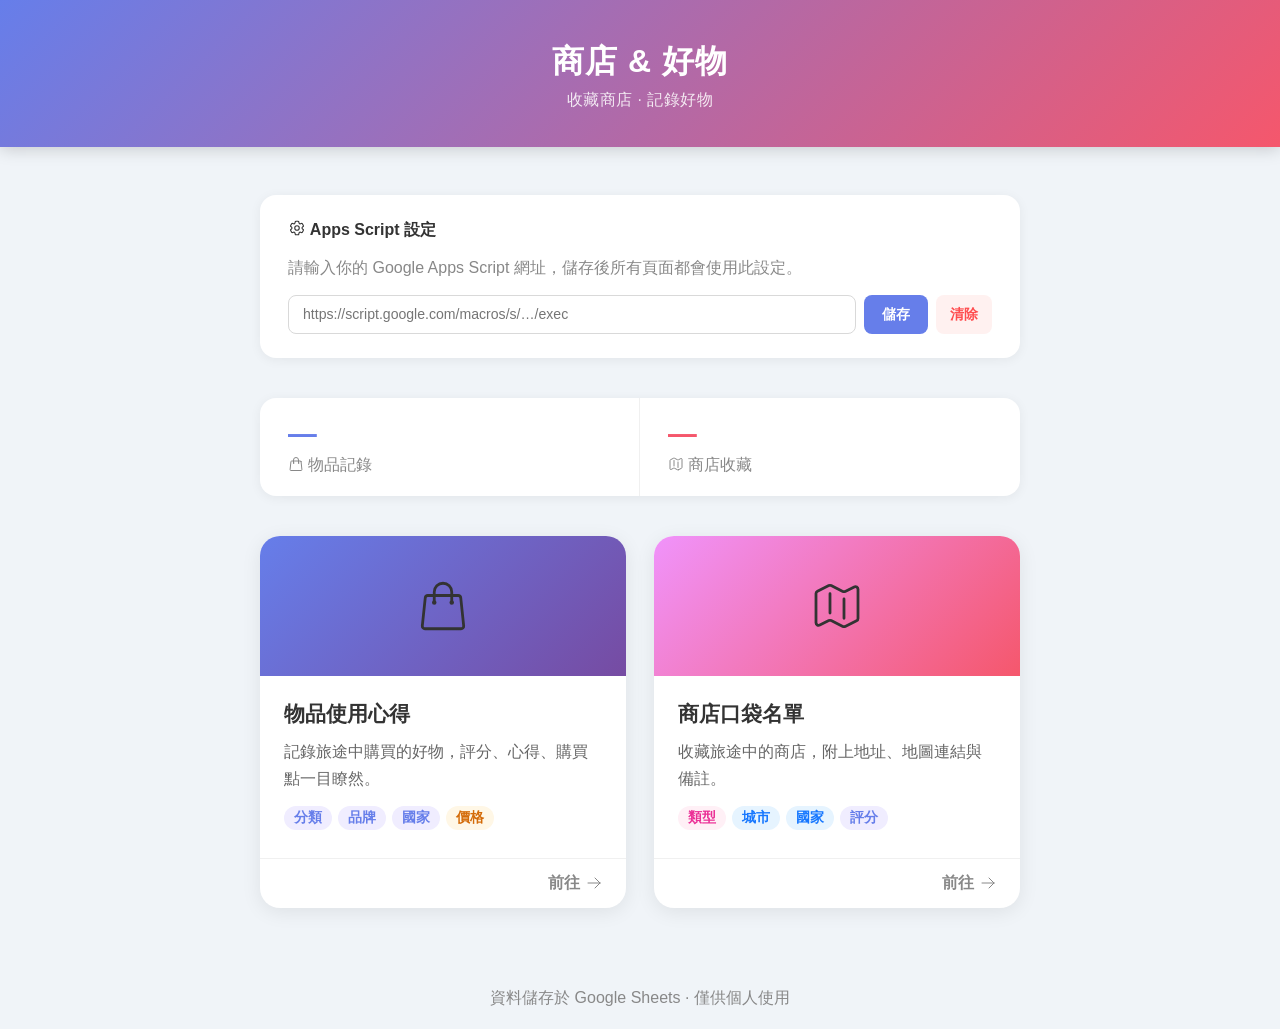
==== commit 3d5bc889: "update" ====
--- a/index.html
+++ b/index.html
@@ -51,7 +51,7 @@
             </div>
 
             <div class="stats-strip">
-                <div class="stat-item">
+                <a class="stat-item" href="products.html">
                     <span class="stat-num purple" id="statProducts">
                         <span class="loading-dots"><span></span><span></span><span></span></span>
                     </span>
@@ -73,8 +73,8 @@
                         </svg>
                         物品記錄
                     </span>
-                </div>
-                <div class="stat-item">
+                </a>
+                <a class="stat-item" href="shops.html">
                     <span class="stat-num pink" id="statShops">
                         <span class="loading-dots"><span></span><span></span><span></span></span>
                     </span>
@@ -96,10 +96,58 @@
                         </svg>
                         商店收藏
                     </span>
-                </div>
+                </a>
             </div>
 
             <div class="cards-row">
+                <a class="dash-card" href="products.html">
+                    <div class="card-banner banner-products">
+                        <svg
+                            xmlns="http://www.w3.org/2000/svg"
+                            fill="none"
+                            viewBox="0 0 24 24"
+                            stroke-width="1.2"
+                            stroke="currentColor"
+                            width="56"
+                            height="56"
+                        >
+                            <path
+                                stroke-linecap="round"
+                                stroke-linejoin="round"
+                                d="M15.75 10.5V6a3.75 3.75 0 1 0-7.5 0v4.5m11.356-1.993 1.263 12c.07.665-.45 1.243-1.119 1.243H4.25a1.125 1.125 0 0 1-1.12-1.243l1.264-12A1.125 1.125 0 0 1 5.513 7.5h12.974c.576 0 1.059.435 1.119 1.007ZM8.625 10.5a.375.375 0 1 1-.75 0 .375.375 0 0 1 .75 0Zm7.5 0a.375.375 0 1 1-.75 0 .375.375 0 0 1 .75 0Z"
+                            />
+                        </svg>
+                    </div>
+                    <div class="card-content">
+                        <h2>物品使用心得</h2>
+                        <p>記錄旅途中購買的好物，評分、心得、購買點一目瞭然。</p>
+                        <div class="card-tags">
+                            <span class="tag tag-purple">分類</span>
+                            <span class="tag tag-purple">品牌</span>
+                            <span class="tag tag-purple">國家</span>
+                            <span class="tag tag-orange">價格</span>
+                        </div>
+                    </div>
+                    <div class="card-footer">
+                        前往
+                        <svg
+                            xmlns="http://www.w3.org/2000/svg"
+                            fill="none"
+                            viewBox="0 0 24 24"
+                            stroke-width="1.5"
+                            stroke="currentColor"
+                            width="16"
+                            height="16"
+                        >
+                            <path
+                                stroke-linecap="round"
+                                stroke-linejoin="round"
+                                d="M13.5 4.5 21 12m0 0-7.5 7.5M21 12H3"
+                            />
+                        </svg>
+                    </div>
+                </a>
+
                 <a class="dash-card" href="shops.html">
                     <div class="card-banner banner-shops">
                         <svg
@@ -147,54 +195,6 @@
                         </svg>
                     </div>
                 </a>
-
-                <a class="dash-card" href="products.html">
-                    <div class="card-banner banner-products">
-                        <svg
-                            xmlns="http://www.w3.org/2000/svg"
-                            fill="none"
-                            viewBox="0 0 24 24"
-                            stroke-width="1.2"
-                            stroke="currentColor"
-                            width="56"
-                            height="56"
-                        >
-                            <path
-                                stroke-linecap="round"
-                                stroke-linejoin="round"
-                                d="M15.75 10.5V6a3.75 3.75 0 1 0-7.5 0v4.5m11.356-1.993 1.263 12c.07.665-.45 1.243-1.119 1.243H4.25a1.125 1.125 0 0 1-1.12-1.243l1.264-12A1.125 1.125 0 0 1 5.513 7.5h12.974c.576 0 1.059.435 1.119 1.007ZM8.625 10.5a.375.375 0 1 1-.75 0 .375.375 0 0 1 .75 0Zm7.5 0a.375.375 0 1 1-.75 0 .375.375 0 0 1 .75 0Z"
-                            />
-                        </svg>
-                    </div>
-                    <div class="card-content">
-                        <h2>物品使用心得</h2>
-                        <p>記錄旅途中購買的好物，評分、心得、購買點一目瞭然。</p>
-                        <div class="card-tags">
-                            <span class="tag tag-purple">分類</span>
-                            <span class="tag tag-purple">品牌</span>
-                            <span class="tag tag-purple">國家</span>
-                            <span class="tag tag-orange">價格</span>
-                        </div>
-                    </div>
-                    <div class="card-footer">
-                        前往
-                        <svg
-                            xmlns="http://www.w3.org/2000/svg"
-                            fill="none"
-                            viewBox="0 0 24 24"
-                            stroke-width="1.5"
-                            stroke="currentColor"
-                            width="16"
-                            height="16"
-                        >
-                            <path
-                                stroke-linecap="round"
-                                stroke-linejoin="round"
-                                d="M13.5 4.5 21 12m0 0-7.5 7.5M21 12H3"
-                            />
-                        </svg>
-                    </div>
-                </a>
             </div>
         </main>
 
--- a/index.css
+++ b/index.css
@@ -171,9 +171,18 @@
     flex-direction: column;
     gap: 4px;
     border-right: 1px solid #f0f0f0;
+    text-decoration: none;
+    color: inherit;
+    transition: background 0.2s;
 }
 .stat-item:last-child {
     border-right: none;
+}
+.stat-item:hover {
+    background: #fafafa;
+}
+.stat-item * {
+    text-decoration: none;
 }
 .stat-num {
     font-size: 1.8rem;
@@ -287,6 +296,7 @@
     font-size: 0.88rem;
     font-weight: 600;
     cursor: pointer;
+    white-space: nowrap;
     transition: background 0.2s;
 }
 .btn-clear-url:hover {
